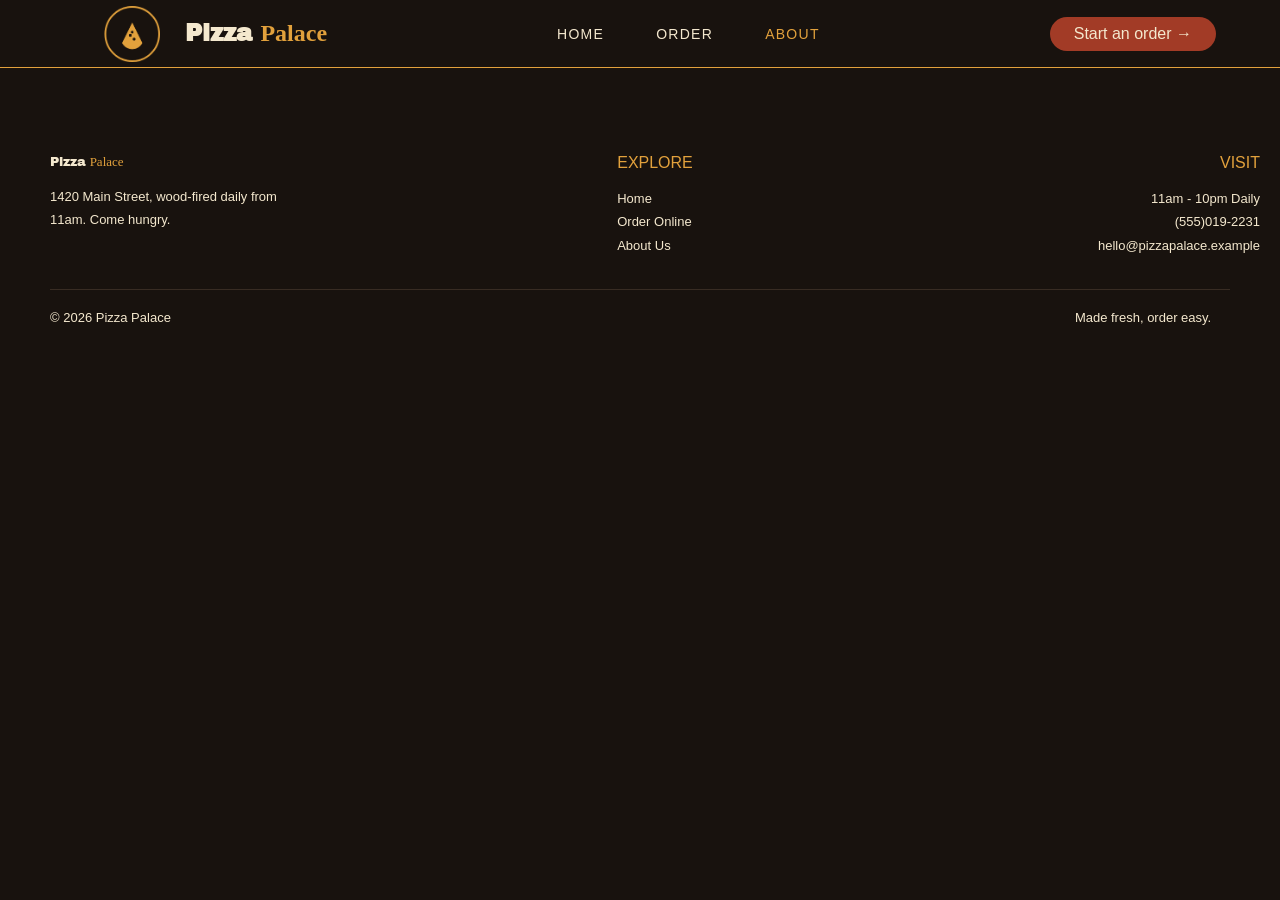
==== about.html @ 15a94c46 "implemented home page" ====
<!DOCTYPE html>
<html lang="en">

<head>
    <meta charset="UTF-8">
    <meta name="viewport" content="width=device-width, initial-scale=1.0">
    <title>About Us</title>
    <link rel="stylesheet" href="style.css">
    <link
        href="https://fonts.googleapis.com/css2?family=Archivo+Black&family=Cinzel:wght@400..900&family=Elsie:wght@400;900&display=swap"
        rel="stylesheet">
</head>

<body>
    <header class="header-main">
        <nav class="header-main-nav">
            <div class="logo">
                <img src="pizza-palace-icon-only.png" alt="Pizza Palace" height="90px">
                <p>
                <h1>Pizza <span-1>Palace</span-1></h1>
                </p>
            </div>
            <ul>
                <li><a href="index.html">HOME</a></li>
                <li><a href="order.html">ORDER</a></li>
                <li><a href="about.html">ABOUT</a></li>
            </ul>
            <div class="start-btt">
                <button class="start-bt">Start an order →</button>
            </div>
        </nav>
        <div class="container">
            <div class="main">
                
            </div>
        </div>

    </header>
</body>
<script src="script.js"></script>
<footer>
    <br>
    <br>
    <br>
    <div class="last-text">
        <div class="bottom">
            <div>
                <p><span-8>Pizza</span-8> <span-1>Palace</span-1></p>
            </div>
            <br>
            <div><span-6>1420 Main Street, wood-fired daily from<br> 11am. Come hungry.</span-6></div>
        </div>
        <div class="bottom">
            <div><span-9>EXPLORE</span-9></div>
            <br>
            <div><span-6>Home<br> Order Online<br> About Us</span-6></div>
        </div>
        <div class="bottom">
            <div><span-9>VISIT</span-9></div>
            <br>
            <div><span-6>11am - 10pm Daily<br> (555)019-2231<br> hello@pizzapalace.example</span-6></div>
        </div>
    </div>
    <hr class="short-centered">
    <br>
    <span-6 class="copyright">&copy; 2026 Pizza Palace</span-6>
    <span-6 class="remark">Made fresh, order easy.</span-6>
    </div>
    <br>
    <br>
</footer>

</html>
---- style.css ----
* {
    margin: 0;
    padding: 0;
}


body {
    background-color: #18120e;
}

.container {
    min-height: 100%;
}

.main {
    overflow: auto;
}

.header-main {
    background-color: #18120e;
    width: 100%;
    height: 100px;
    display: flex;
    justify-content: space-between;
}

.logo {
    width: fit-content;
    height: 100%;
    padding-left: 40px;
    display: flex;
    color: #f4e8ce;
    align-items: center;
    font-family: "Archivo Black", sans-serif;
    font-weight: 400;
    font-style: normal;
}

.logo h1 {
    margin: 0;
}

span-1 {
    color: #e2a13c;
    font-family: "Caveat", cursive;
    font-optical-sizing: auto;
    font-style: normal;
}

.logo img {
    margin-right: 25px;
    width: auto;
    height: 56px;
    max-width: 100%;
    object-fit: contain;
    object-position: center;
}

.header-main-nav {
    width: 100%;
    padding: 1rem 5%;
    border-bottom: 1px solid #e2a13c;
    margin-bottom: 2rem;
    display: flex;
    align-items: center;
    justify-content: space-between;
}



.header-main-nav ul {
    list-style: none;
    display: flex;
    gap: 2rem;
    margin-right: 0;
}

.header-main-nav ul li {
    display: inline;
    float: left;
}

.header-main-nav ul li a {
    padding: 0 10px;
    line-height: 50px;
    display: block;
    height: 100%;
    position: relative;
    text-decoration: none;
    color: #f4e8ce;
    font-family: "Space Grotesk", sans-serif;
    font-optical-sizing: auto;
    font-weight: 400;
    font-style: normal;
    font-size: 14px;
    text-decoration: none;
    letter-spacing: 0.08rem;
}

.header-main-nav ul li a:hover {
    color: #e2a13c;
    text-decoration: underline;
    text-underline-offset: 9px;
}

.header-main-nav ul li a.selected {
    color: #e2a13c;
}

.start-btt {
    display: flex;
    align-items: center;
}

.footer {
    position: relative;
    min-height: 100px;
    height: auto;
    margin-top: 0px;
    clear: both;
    background-color: #241b15;
}
.start-bt {
    padding: 0.5rem 1.5rem;
    border-radius: 30px;
    background: #A23B26;
    color: #f4e8ce;
    border: none;
    font-weight: 600;
    font-size: 1rem;
    cursor: pointer;
    font-family: "Josefin Sans", sans-serif;
    font-optical-sizing: auto;
    font-weight: 500;
    font-style: normal
}

.last-text {
    display: grid;
    grid-template-columns: 1fr 1fr 1fr;
    gap: 2rem;
    margin: 0 50px;
    padding-bottom: 2rem;
    margin-right: 20px;
}

span-6 {
    color: #f4e8ce;
    font-family: "Space Grotesk", sans-serif;
    font-optical-sizing: auto;
    font-weight: 400;
    font-style: normal;
    font-size: small;
}

span-8 {
    color: #f4e8ce;
    font-family: "Archivo Black", sans-serif;
    font-weight: 400;
    font-style: normal;
}

.bottom {
    color: #f4e8ce;
    font-family: "Fira Sans", sans-serif;
    font-weight: 400;
    font-style: normal;
    font-size: small;
}

.bottom > div:last-child {
    line-height: 1.8;
}

.bottom:nth-child(2) {
    justify-self: center;
}

.bottom:nth-child(3) {
    justify-self: end;
    text-align: right;
}

@media (max-width: 700px) {
    .last-text {
        grid-template-columns: 1fr;
        margin: 0 25px;
    }

    .bottom:nth-child(2),
    .bottom:nth-child(3) {
        justify-self: start;
        text-align: left;
    }
}

span-9 {
    color: #e2a13c;
    font-family: "Fira Sans", sans-serif;
    font-weight: 400;
    font-style: normal;
    font-size: medium;
}

hr.short-centered {
    width: calc(100% - 100px);
    height: 1px;
    border: 0;
    background-color: #382c23;
    margin-left: auto;
    margin-right: auto;
}

.copyright {
    margin-left: 50px;
}

.remark {
    margin-left: 900px;
}
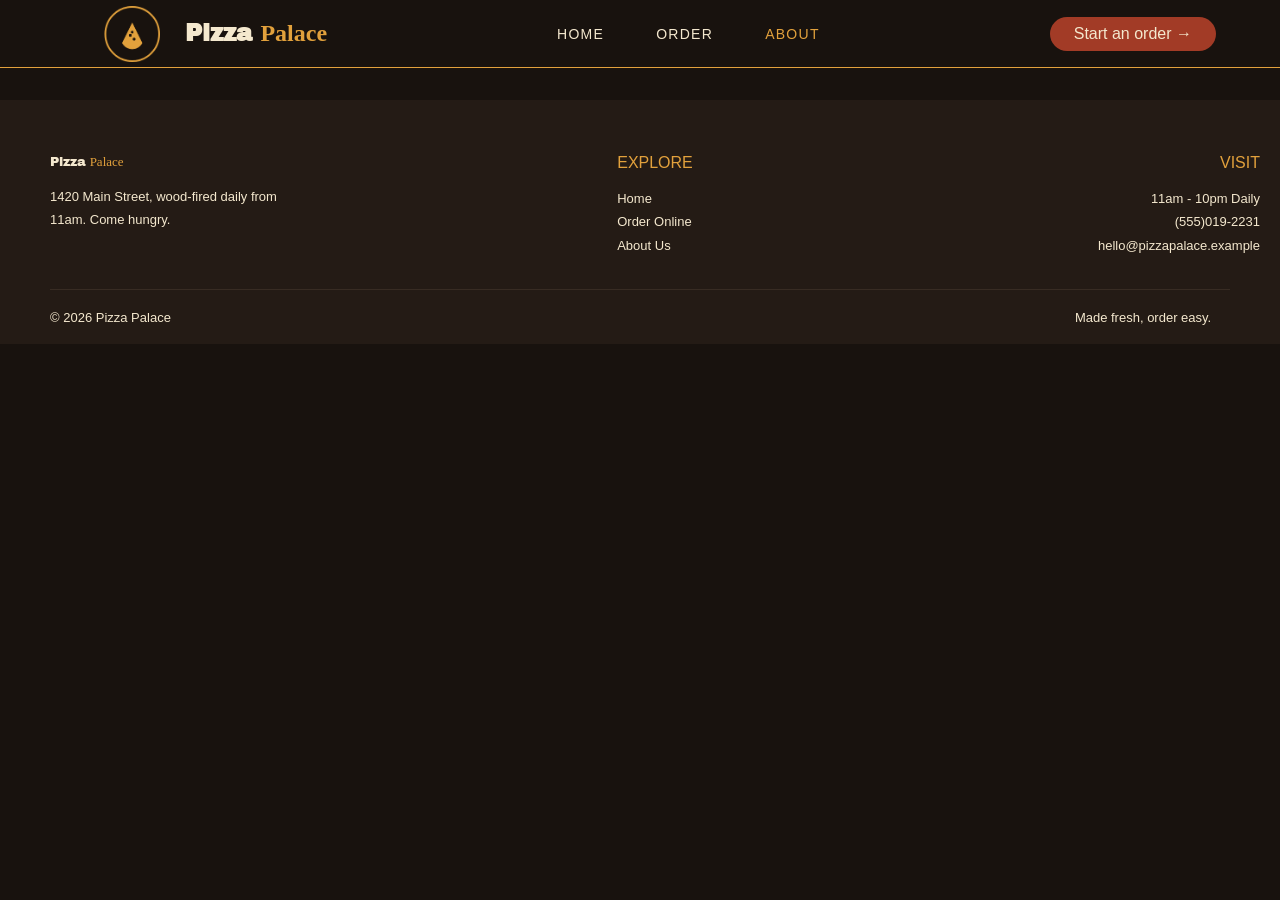
==== commit 53a3ef61: "designed the order section" ====
--- a/about.html
+++ b/about.html
@@ -37,8 +37,7 @@
 
     </header>
 </body>
-<script src="script.js"></script>
-<footer>
+<footer class="footer">
     <br>
     <br>
     <br>
@@ -69,5 +68,5 @@
     <br>
     <br>
 </footer>
-
+<script src="script.js"></script>
 </html>
--- a/style.css
+++ b/style.css
@@ -6,6 +6,8 @@
 
 body {
     background-color: #18120e;
+    width: 100%;
+    overflow-x: hidden;
 }
 
 .container {
@@ -114,11 +116,14 @@
 
 .footer {
     position: relative;
+    width: 100vw;
     min-height: 100px;
     height: auto;
     margin-top: 0px;
+    margin-left: calc(50% - 50vw);
     clear: both;
     background-color: #241b15;
+    box-sizing: border-box;
 }
 .start-bt {
     padding: 0.5rem 1.5rem;
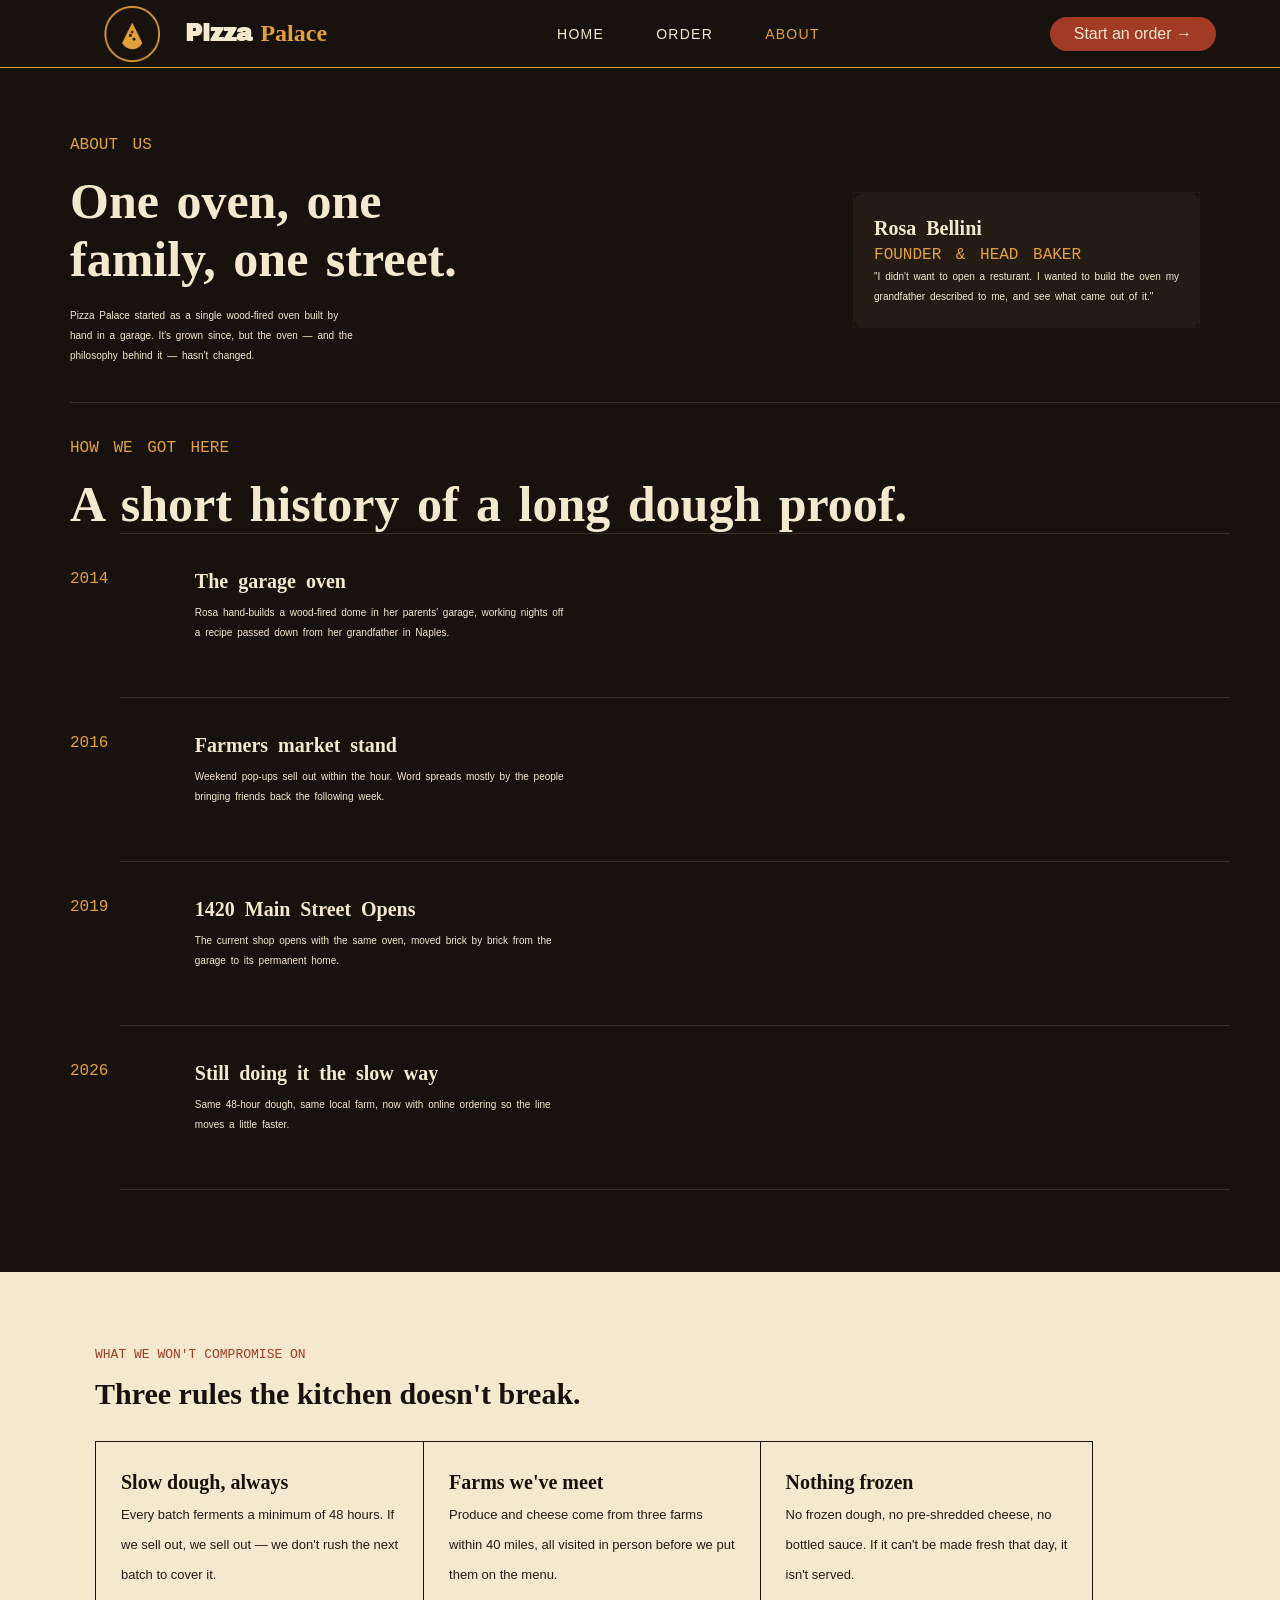
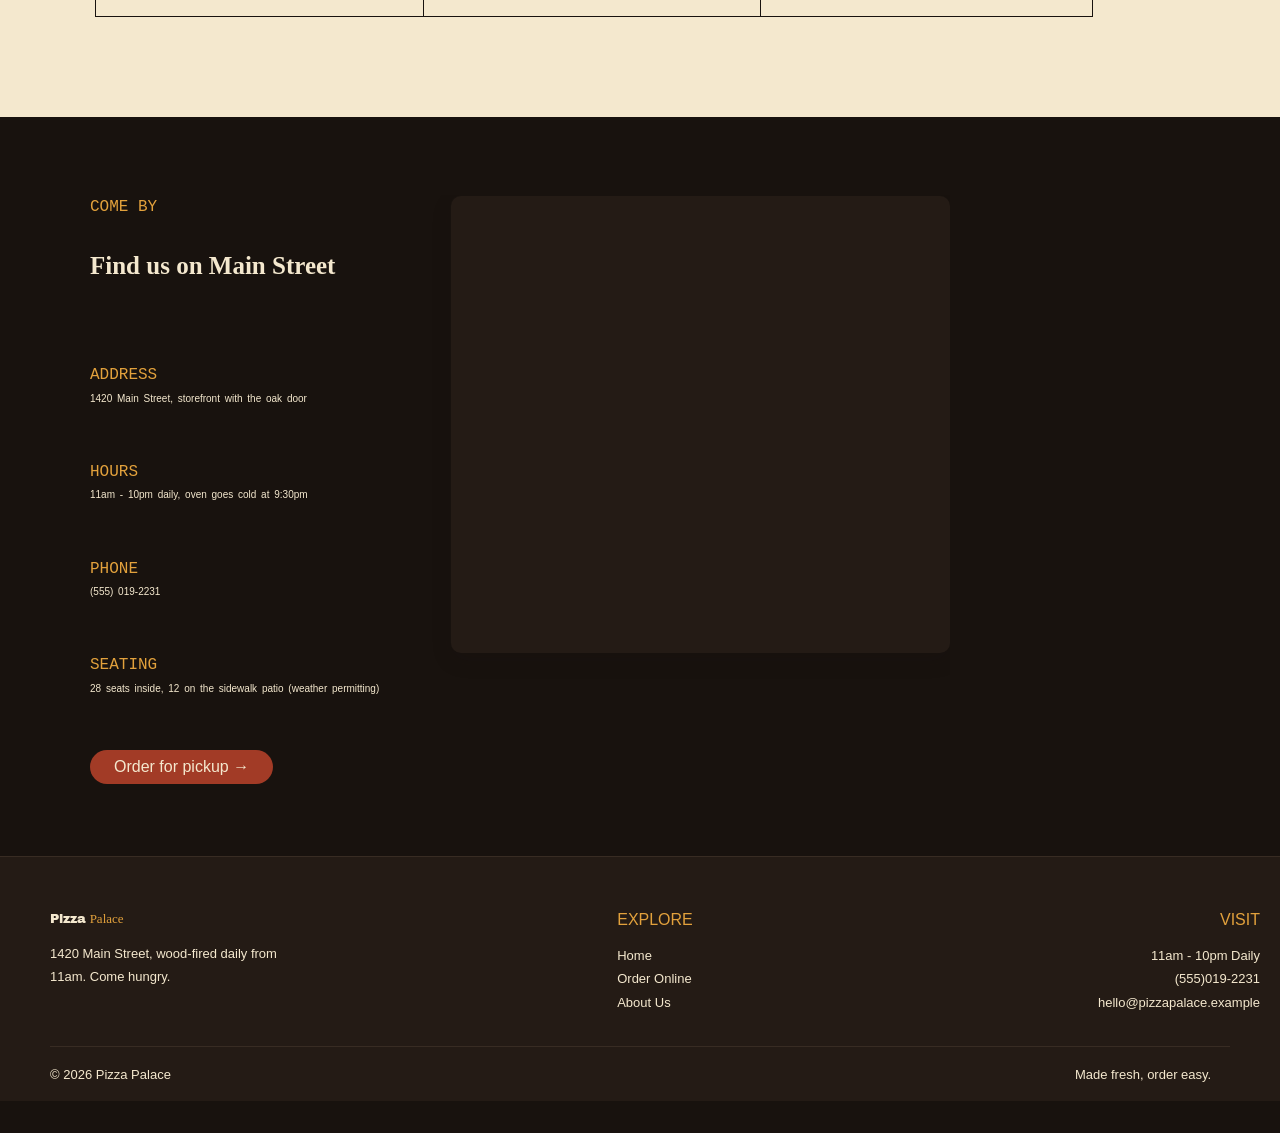
==== commit 65bca1d5: "designed about section" ====
--- a/about.html
+++ b/about.html
@@ -29,13 +29,198 @@
                 <button class="start-bt">Start an order →</button>
             </div>
         </nav>
+
+    </header>
+    <br>
+    <br>
+    <header>
         <div class="container">
             <div class="main">
-                
-            </div>
-        </div>
-
+                <p>ABOUT US</p>
+                <div class="about-section">
+                    <div class="about-text-wrapper">
+                        <br>
+                        <span>
+                            <h1>One oven, one<br> family, one street.</h1>
+                        </span>
+                        <br>
+                        <span-2>
+                            <p>Pizza Palace started as a single wood-fired oven built by<br> hand in a garage. It's grown since,
+                                but
+                                the
+                                oven — and the<br> philosophy behind it — hasn't changed.</p>
+                        </span-2>
+                    </div>
+                    <table>
+                        <colgroup>
+                            <col span="1" class="idnm" />
+                        </colgroup>
+                        <tr>
+                            <td>
+                                <span-3>Rosa Bellini</span-3><br>
+                                <p>FOUNDER & HEAD BAKER</p>
+                                <span-2>"I didn't want to open a resturant. I wanted to build the oven my<br> grandfather
+                                    described to me, and see what came out of it."</span-2>
+                            </td>
+                        </tr>
+                    </table>
+                </div>
+                <br>
+                <br>
+                <hr class="line">
+                <br>
+                <br>
+                <p>HOW WE GOT HERE</p>
+                <br>
+                <span>
+                    <h1>A short history of a long dough proof.</h1>
+                </span>
+                <hr class="short-centered">
+                <br>
+                <br>
+                <div class="about">
+                    <div class="about-class">
+                        <p>2014</p>
+                        <div class="about-text">
+                            <span-3>The garage oven</span-3>
+                            <span-2>Rosa hand-builds a wood-fired dome in her parents' garage, working nights off<br> a
+                                recipe
+                                passed
+                                down from her grandfather in Naples.</span-2>
+                        </div>
+                    </div>
+                    <br>
+                    <br>
+                    <br>
+                    <hr class="short-centered">
+                    <br>
+                    <br>
+                    <div class="about-class">
+                        <p>2016</p>
+                        <div class="about-text">
+                            <span-3>Farmers market stand</span-3>
+                            <span-2>Weekend pop-ups sell out within the hour. Word spreads mostly by the people<br>
+                                bringing
+                                friends
+                                back the following week.</span-2>
+                        </div>
+                    </div>
+                    <br>
+                    <br>
+                    <br>
+                    <hr class="short-centered">
+                    <br>
+                    <br>
+                    <div class="about-class">
+                        <p>2019</p>
+                        <div class="about-text">
+                            <span-3>1420 Main Street Opens</span-3>
+                            <span-2>The current shop opens with the same oven, moved brick by brick from the<br> garage
+                                to
+                                its
+                                permanent home.</span-2>
+                        </div>
+                    </div>
+                    <br>
+                    <br>
+                    <br>
+                    <hr class="short-centered">
+                    <br>
+                    <br>
+                    <div class="about-class">
+                        <p>2026</p>
+                        <div class="about-text">
+                            <span-3>Still doing it the slow way</span-3>
+                            <span-2>Same 48-hour dough, same local farm, now with online ordering so the line<br> moves
+                                a
+                                little
+                                faster.</span-2>
+                        </div>
+                    </div>
+                    <br>
+                    <br>
+                    <br>
+                    <hr class="short-centered">
+                    <br>
+                    <br>
+                    <br>
+                    <br>
+                </div>
+            </div>
+        </div>
+        <div class="mid">
+            <div class="half">
+                <br>
+                <br>
+                <br>
+                <br>
+                <br>
+                <p class="mid-text">WHAT WE WON'T COMPROMISE ON</p>
+                <br>
+                <table>
+                    <caption><span-7>Three rules the kitchen doesn't break.</span-7> </caption>
+                    <thead>
+                        <tr>
+                            <td> <span-4>Slow dough, always</span-4> <br><span-5>Every batch ferments a minimum of 48
+                                    hours.
+                                    If<br> we sell out, we sell out — we don't rush the next<br> batch to cover
+                                    it.</span-5>
+                            </td>
+                            <td> <span-4>Farms we've meet</span-4> <br><span-5>Produce and cheese come from three
+                                    farms<br>
+                                    within 40 miles, all visited in person before we put<br> them on the menu.</span-5>
+                            </td>
+                            <td> <span-4>Nothing frozen</span-4> <br><span-5>No frozen dough, no pre-shredded cheese,
+                                    no<br>
+                                    bottled sauce. If it can't be made fresh that day, it<br> isn't served.</span-5>
+                            </td>
+                        </tr>
+                    </thead>
+                </table>
+            </div>
     </header>
+    <div class="side-text">
+        <table>
+            <colgroup>
+                <col span="1" class="idnm" />
+            </colgroup>
+            <tr>
+                <td></td>
+            </tr>
+        </table>
+        <div class="side-copy">
+            <p>COME BY</p>
+            <br>
+            <span>Find us on Main Street</span>
+            <br>
+            <br>
+            <br>
+            <p>ADDRESS</p>
+            <span-2>1420 Main Street, storefront with the oak door</span-2>
+            <br>
+            <br>
+            <p>HOURS</p>
+            <span-2>11am - 10pm daily, oven goes cold at 9:30pm</span-2>
+            <br>
+            <br>
+            <p>PHONE</p>
+            <span-2>(555) 019-2231</span-2>
+            <br>
+            <br>
+            <p>SEATING</p>
+            <span-2>28 seats inside, 12 on the sidewalk patio (weather permitting)</span-2>
+            <br>
+            <br>
+            <nav>
+                <button class="start-bt">Order for pickup → </button>
+            </nav>
+        </div>
+    </div>
+    <br>
+    <br>
+    <br>
+    <br>
+    <hr class="line">
 </body>
 <footer class="footer">
     <br>
@@ -69,4 +254,5 @@
     <br>
 </footer>
 <script src="script.js"></script>
+
 </html>
--- a/style.css
+++ b/style.css
@@ -12,10 +12,118 @@
 
 .container {
     min-height: 100%;
+    flex: 1;
 }
 
 .main {
-    overflow: auto;
+    background-color: #18120e;
+    color: #e2a13c;
+    word-spacing: 5px;
+    margin-left: 70px;
+    font-family: "JetBrains Mono", monospace;
+    font-optical-sizing: auto;
+    font-weight: 400;
+    font-style: normal;
+}
+
+.about-section {
+    display: flex;
+    gap: 32px;
+    align-items: center;
+    justify-content: space-between;
+    padding-right: 80px;
+    box-sizing: border-box;
+}
+
+.about-text-wrapper {
+    flex: 1;
+    max-width: 620px;
+}
+
+.main > table {
+    border-collapse: collapse;
+    table-layout: fixed;
+    width: 350px;
+    margin-left: auto;
+    margin-right: 0;
+    border: 1px solid #241b15;
+    border-radius: 20px;
+    overflow: hidden;
+    box-shadow: 0 8px 20px rgba(24, 18, 14, 0.12);
+    flex-shrink: 0;
+}
+
+.main table td {
+    padding: 20px;
+    line-height: 1.5;
+    color: #e2a13c;
+    border: 1px solid #241b15;
+    text-align: left;
+    vertical-align: top;
+}
+
+.main table td > br {
+    display: none;
+}
+
+.main table,
+.main table td {
+    border-radius: 10px;
+}
+
+.about {
+    display: flex;
+    flex-direction: column;
+}
+
+.about-class {
+    display: flex;
+    align-items: flex-start;
+    gap: 5.4rem;
+}
+
+.about-text {
+    display: flex;
+    flex-direction: column;
+}
+
+span {
+    color: #f4e8ce;
+    font-size: 25px;
+    font-family: "Fraunces", serif;
+    font-optical-sizing: auto;
+    font-weight: 700;
+    font-style: normal;
+    display: block;
+}
+
+span-2 {
+    color: #f4e8ce;
+    line-height: 20px;
+    font-family: "Space Grotesk", sans-serif;
+    font-optical-sizing: auto;
+    font-weight: 400;
+    font-style: normal;
+    font-size: 10px;
+    word-spacing: 2px;
+    display: block;
+}
+
+span-3 {
+    color: #f4e8ce;
+    font-family: "Fraunces", serif;
+    font-optical-sizing: auto;
+    font-weight: 700;
+    font-style: normal;
+    font-size: 20px;
+    padding-bottom: 10px;
+}
+
+.line {
+    border: none;
+    height: 1px;
+    background-color: #382c23;
+    width: 100%;
 }
 
 .header-main {
@@ -112,6 +220,132 @@
 .start-btt {
     display: flex;
     align-items: center;
+}
+
+.mid {
+    background-color: #f4e8ce;
+    color: #A23B26;
+    font-family: "Fira Sans", sans-serif;
+    font-weight: 400;
+    font-style: normal;
+    font-size: small;
+    min-height: auto;
+    margin-top: 10px;
+    margin-bottom: 78px;
+    }
+
+.mid-text {
+    margin-left: 95px;
+}
+
+.half {
+    font-family: "JetBrains Mono", monospace;
+    font-optical-sizing: auto;
+    font-weight: 400;
+    font-style: normal;
+    overflow: auto;
+    padding-bottom: 100px;
+}
+
+table {
+    margin-left: 95px;
+    margin-right: 0;
+    border-collapse: collapse;
+}
+
+caption {
+    text-align: left;
+    padding-bottom: 30px;
+}
+
+span-4 {
+    color: #18120e;
+    font-family: "Fraunces", serif;
+    font-optical-sizing: auto;
+    font-weight: 700;
+    font-style: normal;
+    font-size: 20px;
+    padding-bottom: 10px;
+}
+
+span-7 {
+    color: #18120e;
+    font-family: "Fraunces", serif;
+    font-optical-sizing: auto;
+    font-weight: 700;
+    font-style: normal;
+    font-size: 30px;
+}
+
+th,
+td {
+    border-color: #18120e;
+    border-width: 1px;
+    border-style: solid;
+    padding: 25px;
+    line-height: 30px;
+}
+
+span-5 {
+    color: #241b15;
+    font-family: "Space Grotesk", sans-serif;
+    font-optical-sizing: auto;
+    font-weight: 400;
+    font-style: normal;
+    font-size: 13px;
+    line-height: 1.8;
+}
+
+.side-text {
+    margin-left: 90px;
+    color: #e2a13c;
+    font-family: "JetBrains Mono", monospace;
+    font-optical-sizing: auto;
+    font-weight: 400;
+    font-style: normal;
+    overflow: hidden;
+    max-width: 860px;
+    line-height: 1.6;
+}
+
+.side-copy {
+    margin-right: 360px;
+}
+
+.idnm {
+    background-color: #241b15;
+}
+
+.side-text > table {
+    float: right;
+    width: 500px;
+    height: 420px;
+    margin: 0 0 0 32px;
+    border-collapse: collapse;
+    table-layout: fixed;
+    border: 1px solid #241b15;
+    border-radius: 20px;
+    overflow: hidden;
+    box-shadow: 0 8px 20px rgba(24, 18, 14, 0.12);
+}
+
+.side-text table td {
+    height: 420px;
+    padding: 18px 16px;
+    line-height: 1.5;
+    color: #18120e;
+    border: 1px solid #241b15;
+    text-align: left;
+    vertical-align: top;
+}
+
+.side-text table td > br {
+    display: none;
+}
+
+.side-text table,
+.side-text table td {
+    border-radius: 10px;
 }
 
 .footer {
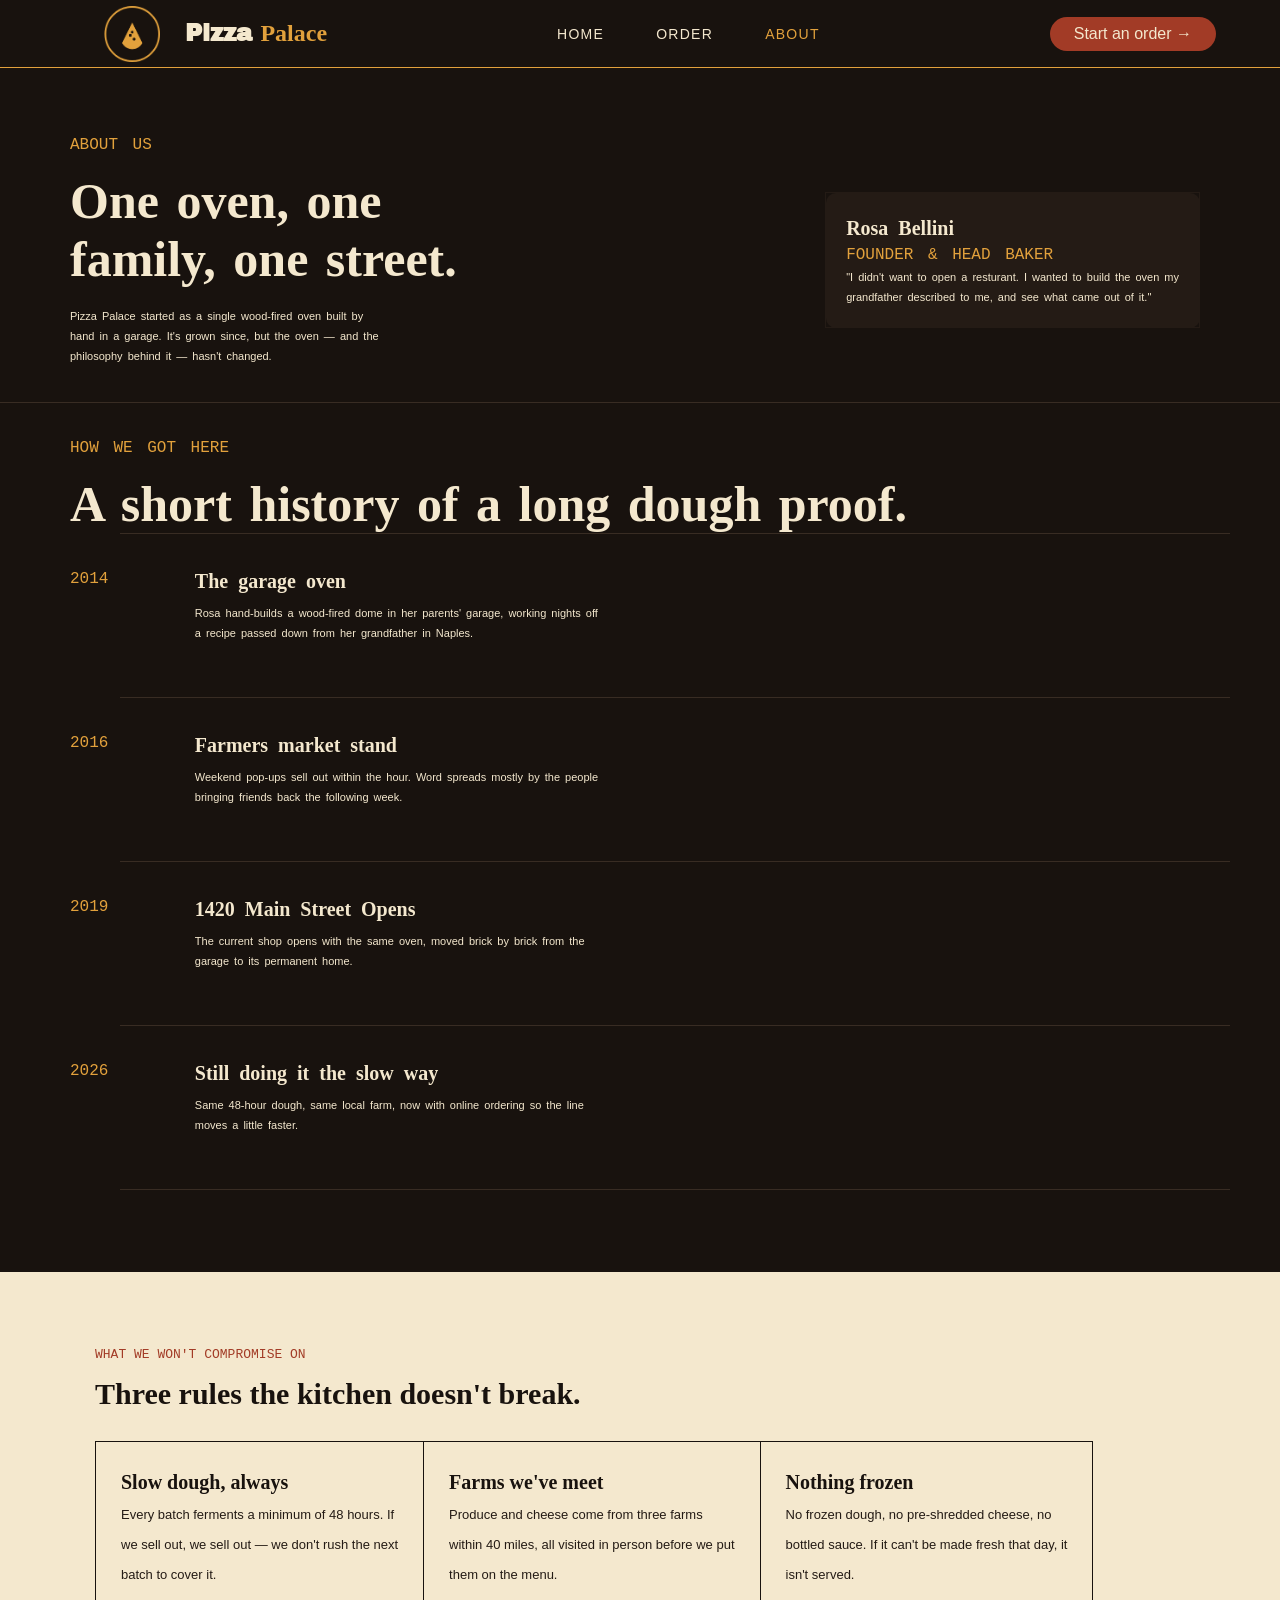
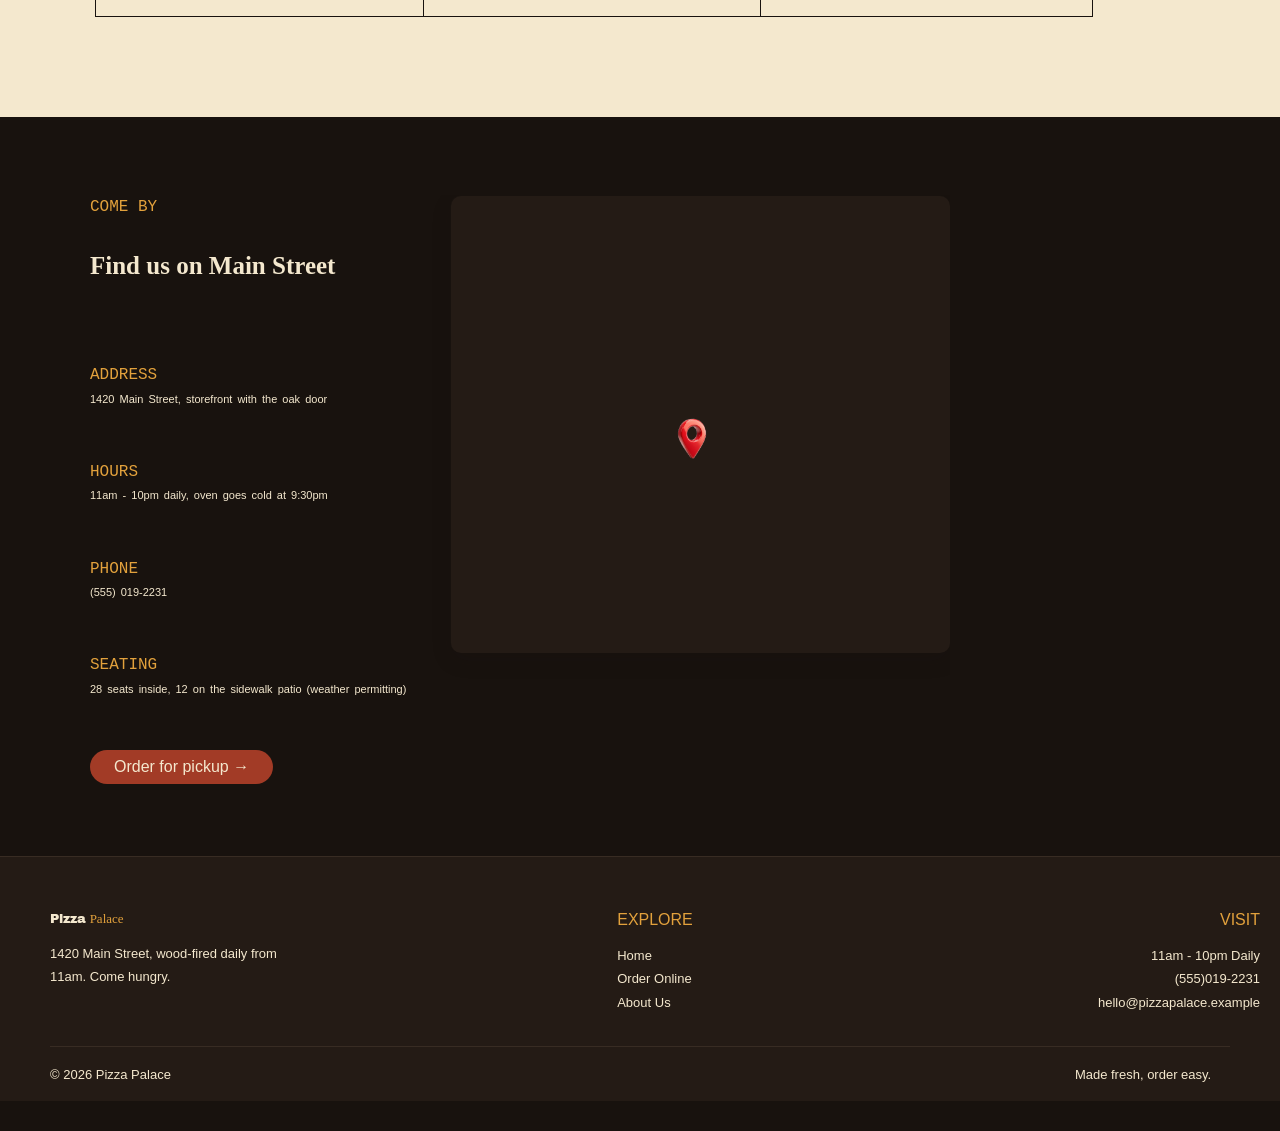
==== commit 2c2139de: "made some changes and finalised the web page" ====
--- a/about.html
+++ b/about.html
@@ -26,7 +26,9 @@
                 <li><a href="about.html">ABOUT</a></li>
             </ul>
             <div class="start-btt">
-                <button class="start-bt">Start an order →</button>
+                <a href="order.html">
+                    <button class="start-bt">Start an order →</button>
+                </a>
             </div>
         </nav>
 
@@ -45,7 +47,8 @@
                         </span>
                         <br>
                         <span-2>
-                            <p>Pizza Palace started as a single wood-fired oven built by<br> hand in a garage. It's grown since,
+                            <p>Pizza Palace started as a single wood-fired oven built by<br> hand in a garage. It's
+                                grown since,
                                 but
                                 the
                                 oven — and the<br> philosophy behind it — hasn't changed.</p>
@@ -59,7 +62,8 @@
                             <td>
                                 <span-3>Rosa Bellini</span-3><br>
                                 <p>FOUNDER & HEAD BAKER</p>
-                                <span-2>"I didn't want to open a resturant. I wanted to build the oven my<br> grandfather
+                                <span-2>"I didn't want to open a resturant. I wanted to build the oven my<br>
+                                    grandfather
                                     described to me, and see what came out of it."</span-2>
                             </td>
                         </tr>
@@ -67,9 +71,13 @@
                 </div>
                 <br>
                 <br>
-                <hr class="line">
-                <br>
-                <br>
+            </div>
+            <div class="line">
+                <hr>
+            </div>
+            <br>
+            <br>
+            <div class="main">
                 <p>HOW WE GOT HERE</p>
                 <br>
                 <span>
@@ -185,7 +193,7 @@
                 <col span="1" class="idnm" />
             </colgroup>
             <tr>
-                <td></td>
+                <td> <img src="location-pin-transparent.png" alt="pizza palace location" width="50px" height="50px" style="margin-left: 200px; margin-top: 200px;"></td>
             </tr>
         </table>
         <div class="side-copy">
@@ -212,7 +220,9 @@
             <br>
             <br>
             <nav>
-                <button class="start-bt">Order for pickup → </button>
+                <a href="order.html">
+                    <button class="start-bt">Order for pickup → </button>
+                </a>
             </nav>
         </div>
     </div>
--- a/style.css
+++ b/style.css
@@ -104,7 +104,7 @@
     font-optical-sizing: auto;
     font-weight: 400;
     font-style: normal;
-    font-size: 10px;
+    font-size: 11px;
     word-spacing: 2px;
     display: block;
 }
@@ -120,6 +120,13 @@
 }
 
 .line {
+    border: none;
+    height: 1px;
+    background-color: #382c23;
+    width: 100%;
+}
+
+hr {
     border: none;
     height: 1px;
     background-color: #382c23;
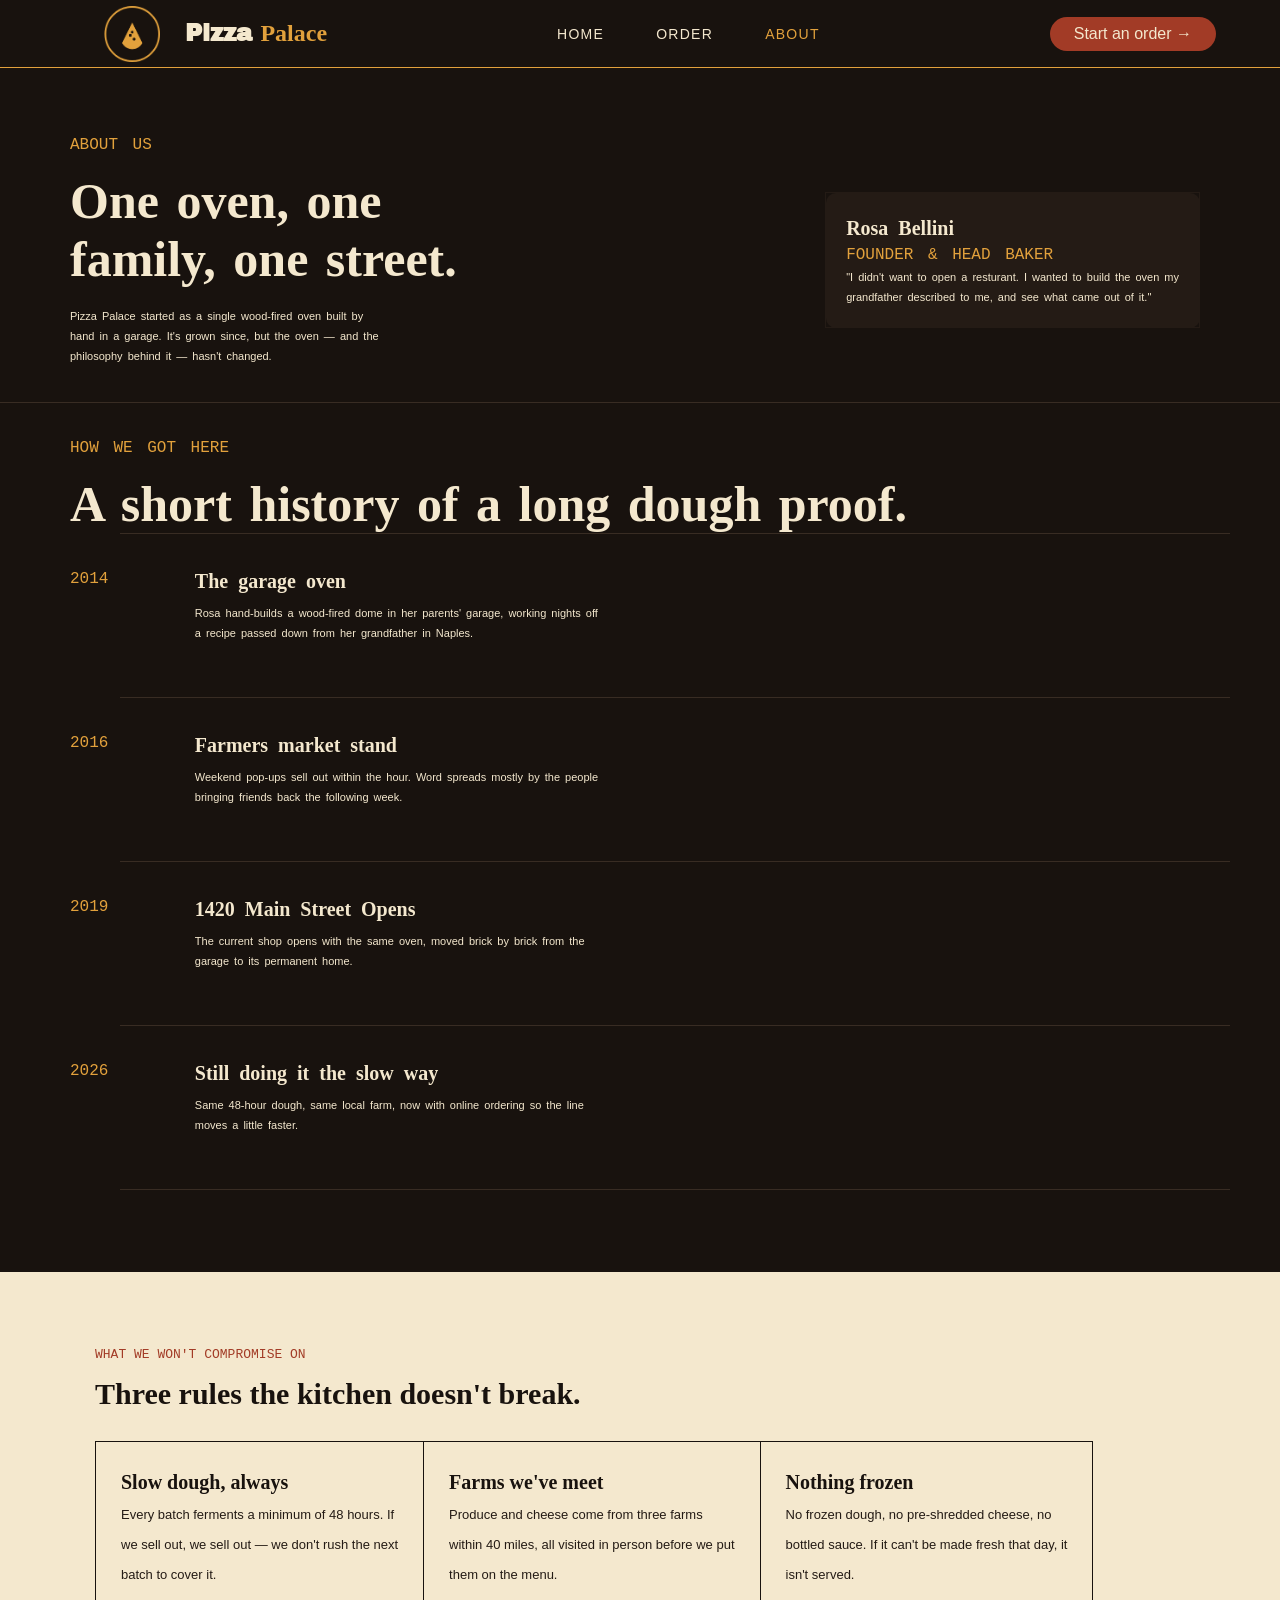
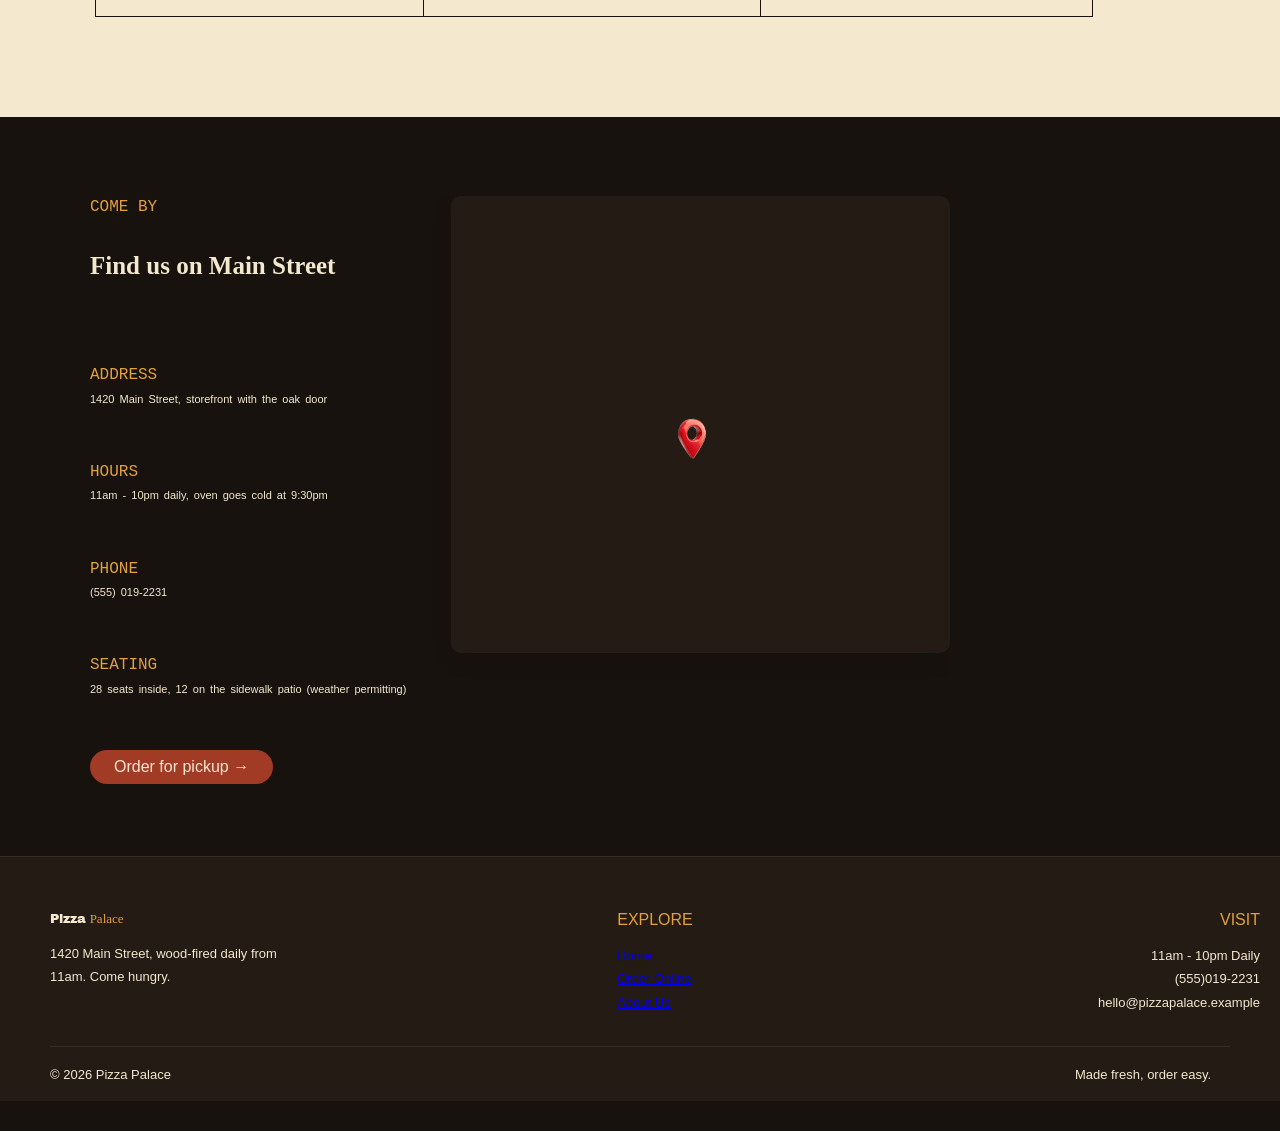
==== commit 7b35259e: "made the footer tags clickable" ====
--- a/about.html
+++ b/about.html
@@ -247,7 +247,7 @@
         <div class="bottom">
             <div><span-9>EXPLORE</span-9></div>
             <br>
-            <div><span-6>Home<br> Order Online<br> About Us</span-6></div>
+            <div><span-6><a href="index.html">Home</a><br> <a href="order.html">Order Online</a><br> <a href="about.html">About Us</a></span-6></div>
         </div>
         <div class="bottom">
             <div><span-9>VISIT</span-9></div>
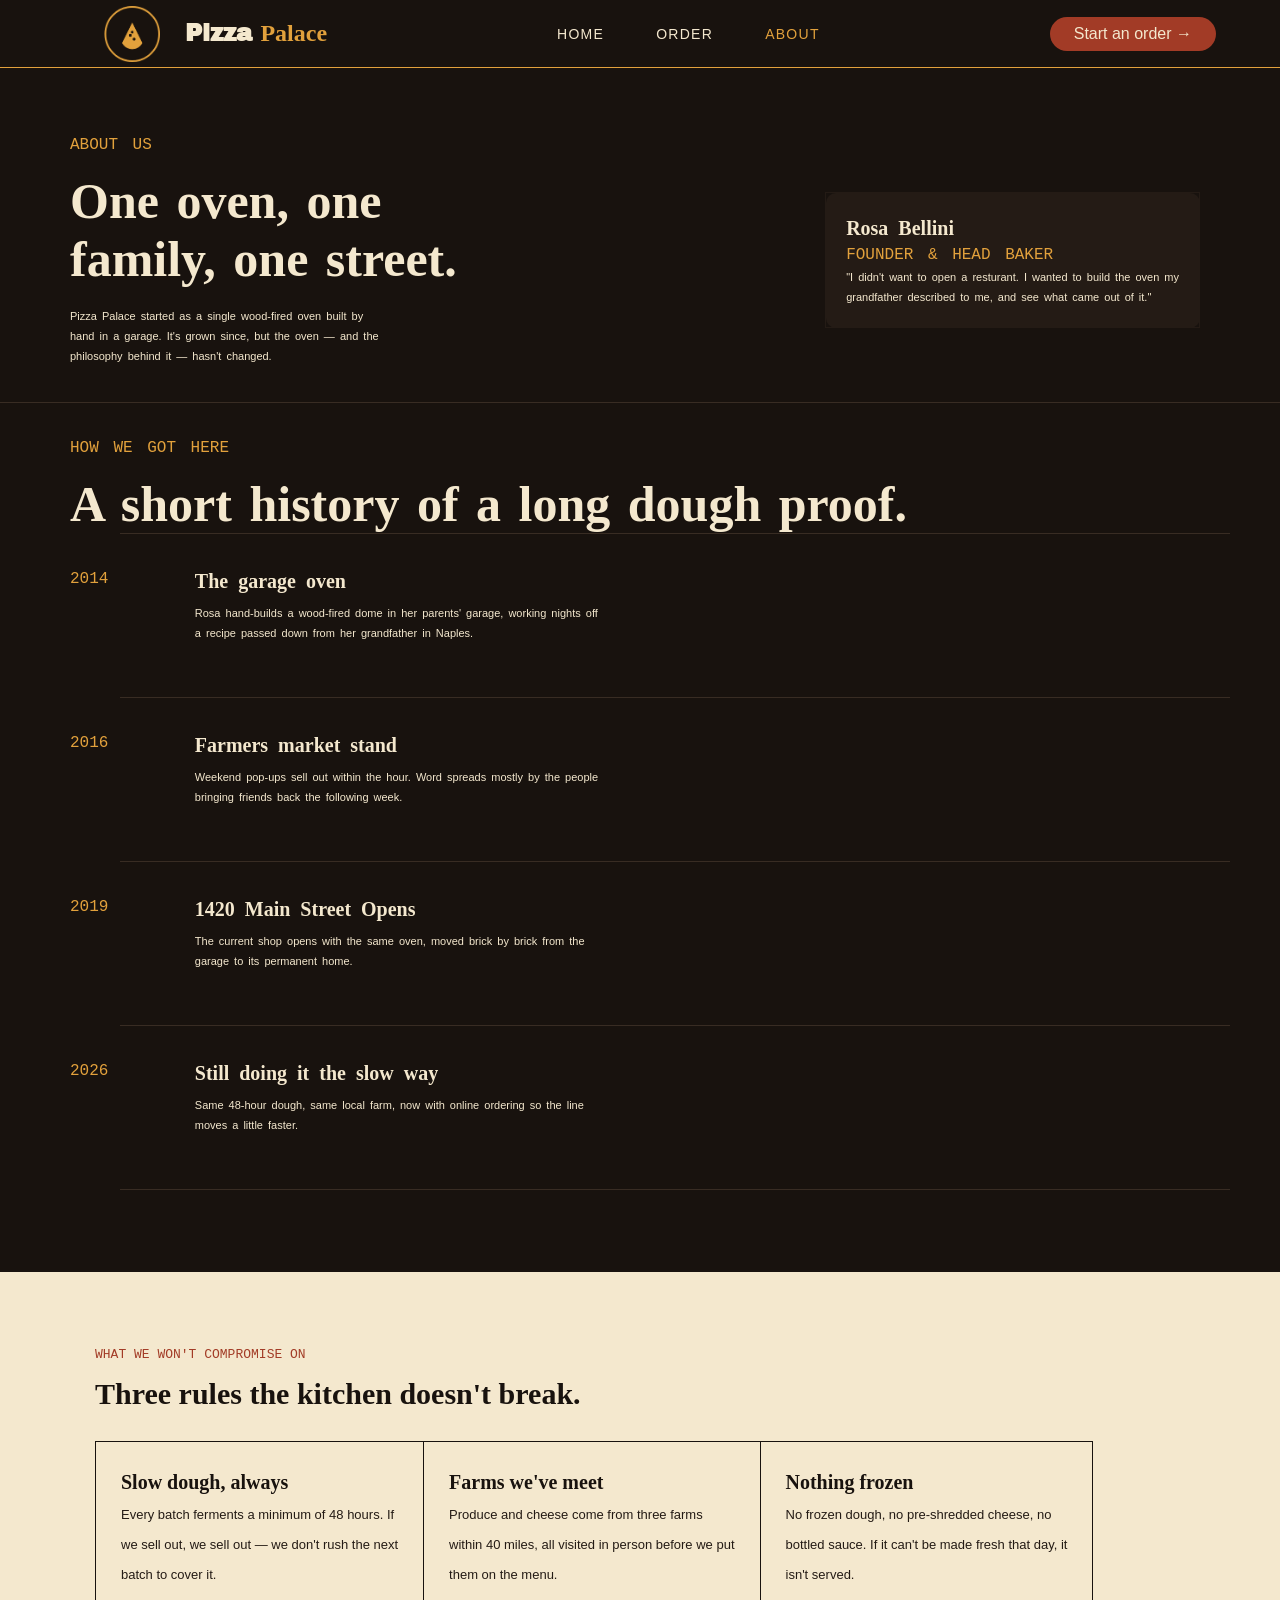
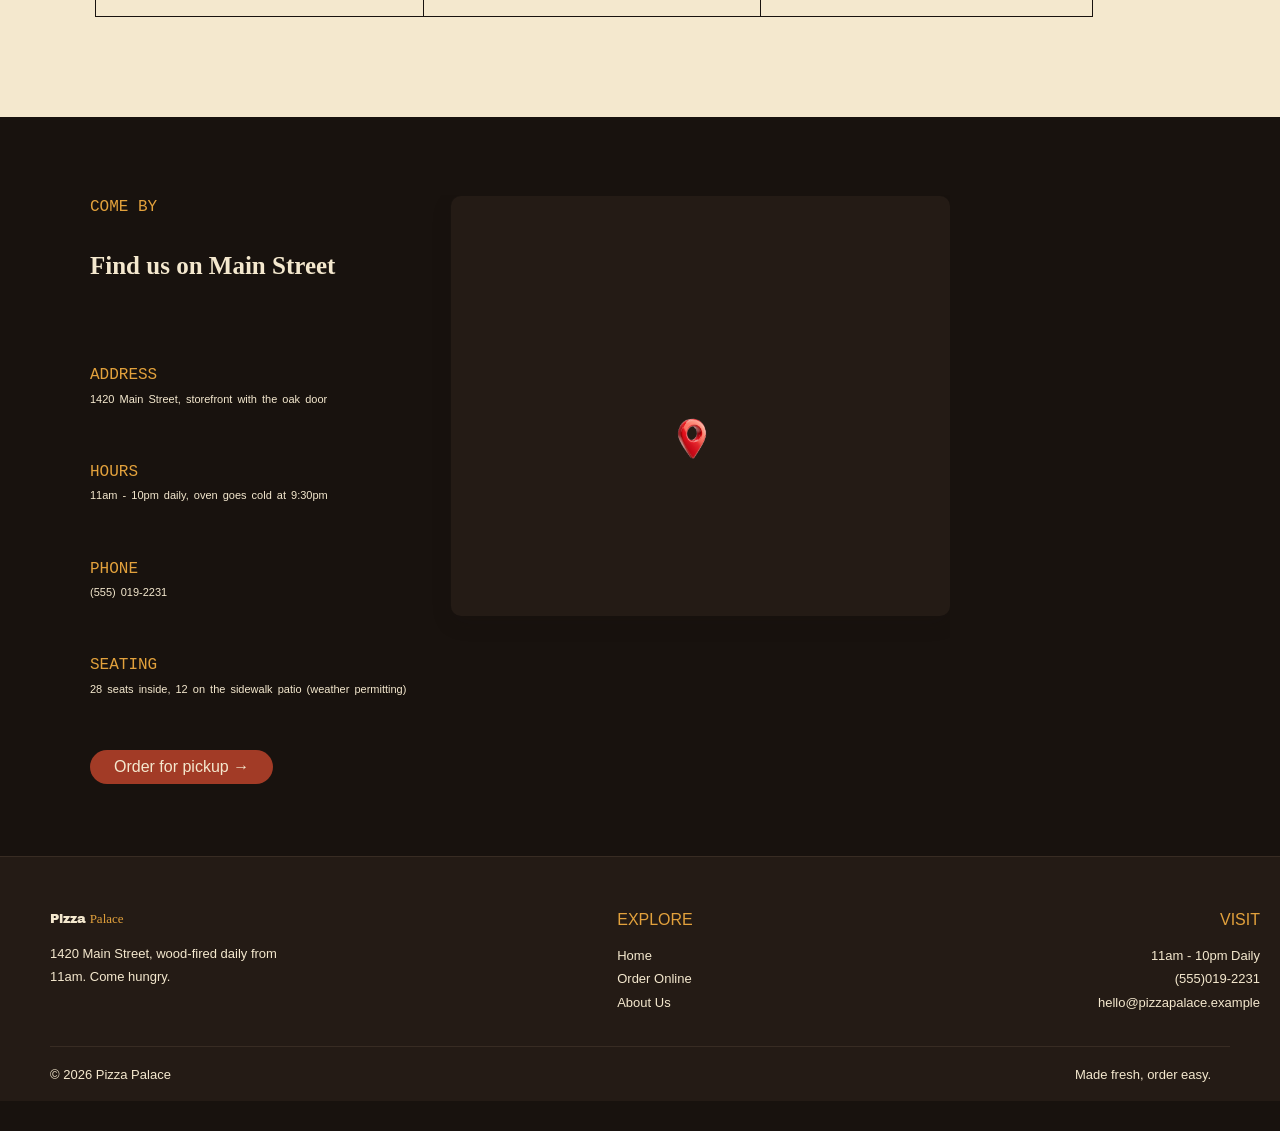
==== commit 247c1286: "mobile responsive" ====
--- a/about.html
+++ b/about.html
@@ -20,7 +20,7 @@
                 <h1>Pizza <span-1>Palace</span-1></h1>
                 </p>
             </div>
-            <ul>
+            <ul id="site-menu">
                 <li><a href="index.html">HOME</a></li>
                 <li><a href="order.html">ORDER</a></li>
                 <li><a href="about.html">ABOUT</a></li>
@@ -30,6 +30,12 @@
                     <button class="start-bt">Start an order →</button>
                 </a>
             </div>
+            <button class="menu-toggle" type="button" aria-expanded="false" aria-controls="site-menu">
+                <span></span>
+                <span></span>
+                <span></span>
+                <span class="sr-only">Open menu</span>
+            </button>
         </nav>
 
     </header>
--- a/style.css
+++ b/style.css
@@ -8,6 +8,13 @@
     background-color: #18120e;
     width: 100%;
     overflow-x: hidden;
+    margin: 0;
+}
+
+a {
+    color: #f4e8ce;
+    cursor: pointer;
+    text-decoration: none;
 }
 
 .container {
@@ -427,7 +434,7 @@
     text-align: right;
 }
 
-@media (max-width: 700px) {
+@media only screen and (max-width: 1100px) {
     .last-text {
         grid-template-columns: 1fr;
         margin: 0 25px;
@@ -463,4 +470,301 @@
 
 .remark {
     margin-left: 900px;
+}
+
+* {
+    box-sizing: border-box;
+}
+
+img {
+    max-width: 100%;
+}
+
+.menu-toggle {
+    display: none;
+}
+
+.sr-only {
+    position: absolute;
+    width: 1px;
+    height: 1px;
+    padding: 0;
+    margin: -1px;
+    overflow: hidden;
+    clip: rect(0, 0, 0, 0);
+    white-space: nowrap;
+    border: 0;
+}
+
+@media only screen and (max-width: 700px) {
+    .header-main {
+        height: auto;
+    }
+
+    .header-main-nav {
+        position: relative;
+        min-height: 76px;
+        padding: 12px 16px;
+        margin-bottom: 0;
+        gap: 12px;
+        flex-wrap: nowrap;
+    }
+
+    .logo {
+        min-width: 0;
+        padding-left: 0;
+        flex: 1 1 auto;
+    }
+
+    .logo img {
+        height: 42px;
+        margin-right: 10px;
+    }
+
+    .logo h1 {
+        font-size: clamp(1rem, 5vw, 1.25rem);
+        white-space: nowrap;
+    }
+
+    .header-main-nav > ul {
+        display: none;
+        position: absolute;
+        z-index: 10;
+        top: 100%;
+        left: 0;
+        right: 0;
+        width: auto;
+        margin: 0;
+        padding: 8px 16px 16px;
+        flex-direction: column;
+        gap: 0;
+        background: #18120e;
+        border-bottom: 1px solid #e2a13c;
+    }
+
+    .header-main-nav.menu-open > ul {
+        display: flex;
+    }
+
+    .header-main-nav ul li,
+    .header-main-nav ul li a {
+        width: 100%;
+    }
+
+    .header-main-nav ul li a {
+        padding: 10px 4px;
+        line-height: 1.4;
+        font-size: 0.8rem;
+    }
+
+    .header-main-nav .start-btt {
+        display: none;
+    }
+
+    .menu-toggle {
+        width: 44px;
+        height: 44px;
+        padding: 10px;
+        display: flex;
+        flex: 0 0 44px;
+        flex-direction: column;
+        justify-content: center;
+        gap: 5px;
+        border: 1px solid #e2a13c;
+        border-radius: 4px;
+        background: transparent;
+        cursor: pointer;
+    }
+
+    .menu-toggle span:not(.sr-only) {
+        display: block;
+        width: 100%;
+        height: 2px;
+        background: #f4e8ce;
+    }
+}
+
+@media only screen and (max-width: 1100px) {
+    .header-main {
+        height: auto;
+    }
+
+    .header-main-nav {
+        padding: 12px 16px;
+        margin-bottom: 0;
+        gap: 12px;
+        flex-wrap: wrap;
+    }
+
+    .logo {
+        padding-left: 0;
+        flex: 1 1 auto;
+    }
+
+    .logo img {
+        height: 42px;
+        margin-right: 10px;
+    }
+
+    .logo h1 {
+        font-size: 20px;
+    }
+
+    .header-main-nav ul {
+        order: 3;
+        width: 100%;
+        justify-content: space-between;
+        gap: 8px;
+    }
+
+    .header-main-nav ul li a {
+        padding: 0 4px;
+        line-height: 34px;
+        font-size: 11px;
+    }
+
+    .start-bt,
+    .main-nav-bt,
+    .nav-btt {
+        padding: 9px 12px;
+        font-size: 0.8rem;
+        white-space: nowrap;
+    }
+
+    .main {
+        margin-left: 0;
+        padding: 0 16px;
+        word-spacing: 2px;
+    }
+
+    .main h1 {
+        font-size: clamp(2.2rem, 12vw, 4rem);
+        line-height: 1.05;
+    }
+
+    .about-section {
+        display: flex;
+        flex-direction: column;
+        gap: 24px;
+        padding-right: 0;
+    }
+
+    .about-text-wrapper {
+        width: 100%;
+        max-width: none;
+    }
+
+    .main > table {
+        width: 100%;
+        margin: 0;
+    }
+
+    .main table td {
+        padding: 20px;
+        overflow-wrap: anywhere;
+    }
+
+    .half table {
+        width: 100%;
+        margin: 0;
+        table-layout: fixed;
+    }
+
+    .half table tr {
+        display: grid;
+        grid-template-columns: 1fr;
+        gap: 12px;
+    }
+
+    .half table td {
+        display: block;
+        width: 100%;
+        padding: 18px;
+        line-height: 1.5;
+        overflow-wrap: anywhere;
+    }
+
+    .about-class {
+        gap: 20px;
+        align-items: flex-start;
+    }
+
+    .about-text {
+        min-width: 0;
+    }
+
+    .side-text {
+        margin: 0 16px;
+        max-width: none;
+        overflow: visible;
+        overflow-wrap: anywhere;
+    }
+
+    .side-copy {
+        margin-right: 0;
+    }
+
+    .side-text > table {
+        float: none;
+        width: 100%;
+        height: 220px;
+        margin: 0 0 28px;
+    }
+
+    .side-text table td {
+        height: 220px;
+    }
+
+    .footer {
+        width: 100%;
+        margin-left: 0;
+    }
+
+    .side-text table img {
+        margin: 70px auto 0 !important;
+        display: block;
+    }
+
+    .last-text {
+        grid-template-columns: 1fr;
+        gap: 24px;
+        margin: 0 20px;
+    }
+
+    .bottom:nth-child(2),
+    .bottom:nth-child(3) {
+        justify-self: start;
+        text-align: left;
+    }
+
+    hr.short-centered {
+        width: calc(100% - 40px);
+    }
+
+    .copyright,
+    .remark {
+        display: block;
+        margin: 0 20px;
+    }
+
+    .remark {
+        margin-top: 8px;
+    }
+}
+
+@media only screen and (min-width: 701px) and (max-width: 1100px) {
+    .header-main-nav {
+        flex-wrap: nowrap;
+    }
+
+    .logo {
+        flex: 0 1 auto;
+    }
+
+    .header-main-nav ul {
+        order: 0;
+        width: auto;
+        gap: 12px;
+        flex-shrink: 1;
+    }
 }
